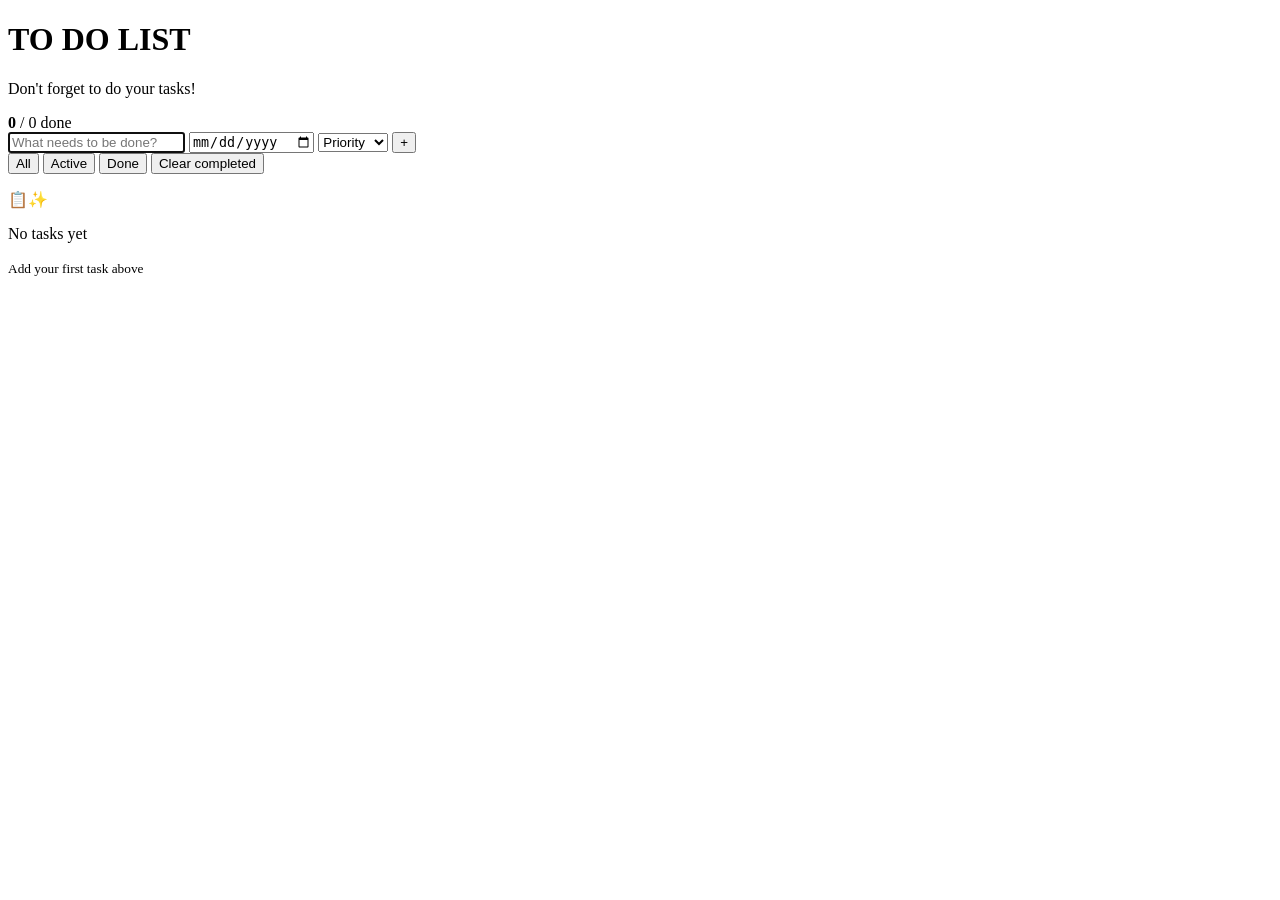
==== index.html @ e504d4e8 "Basic layout my TO DO LIST" ====
<!DOCTYPE html>
<html lang="en">
<head>
  <meta charset="UTF-8" />
  <meta name="viewport" content="width=device-width, initial-scale=1.0"/>
  <meta name="description" content="Simple modern to-do list"/>
  <title>TO DO LIST</title>
  <link rel="stylesheet" href="./styles.css">
</head>
<body>

  <div class="container">
    <header class="header">
      <div class="title-area">
        <h1>TO DO LIST</h1>
        <p class="tagline">Don't forget to do your tasks!</p>
      </div>

      <div class="stats">
        <div class="progress-container">
          <div id="progressBar" class="progress-bar">
            <div id="progress" class="progress-fill" style="width: 0%;"></div>
          </div>
        </div>
        <div class="counter">
          <strong id="numbers">0</strong> / <span id="total">0</span>
          <span class="done-text">done</span>
        </div>
      </div>
    </header>
    <form id="taskForm" class="add-task-form">
      <div class="input-row">
        <input
          type="text"
          id="taskInput"
          placeholder="What needs to be done?"
          autocomplete="off"
          autofocus
          required
        >

        <input
          type="date"
          id="dueDate"
          title="Due date (optional)"
        >

        <select id="priority" title="Priority level">
          <option value="" disabled selected>Priority</option>
          <option value="high">High</option>
          <option value="medium">Medium</option>
          <option value="low">Low</option>
        </select>

        <button type="submit" aria-label="Add task">+</button>
      </div>
    </form>

    <div class="filters">
      <button type="button" class="filter-btn active" data-filter="all">All</button>
      <button type="button" class="filter-btn" data-filter="active">Active</button>
      <button type="button" class="filter-btn" data-filter="completed">Done</button>
      <button type="button" class="clear-completed" data-action="clear">Clear completed</button>
    </div>
    <ul class="task-list" id="taskList"></ul>
    <div class="empty-state" id="emptyState">
      <div class="empty-emoji">📋✨</div>
      <p>No tasks yet</p>
      <small>Add your first task above</small>
    </div>

  </div>

  <script src="./app.js" defer></script>
</body>
</html>
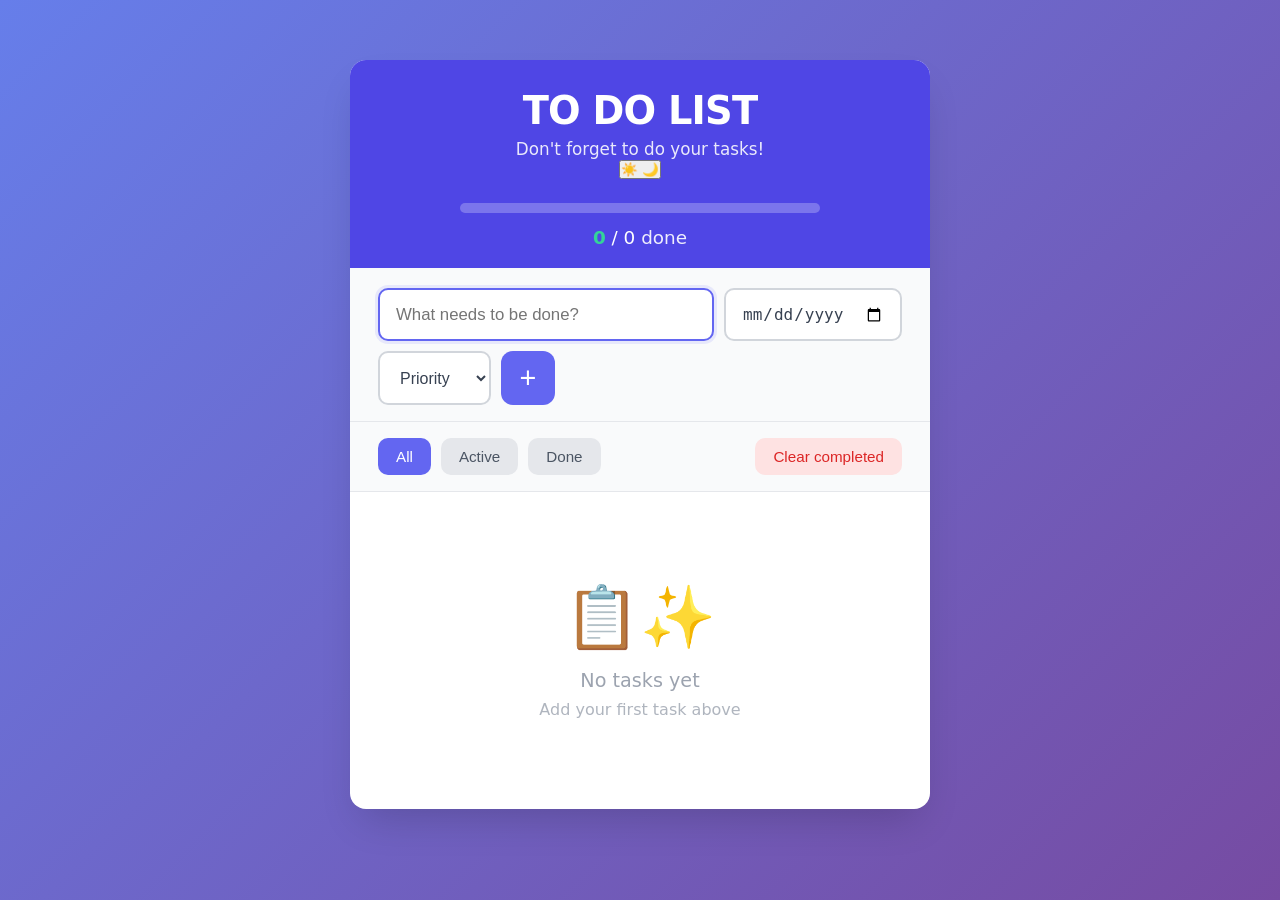
==== commit 7a801e72: "style" ====
--- a/index.html
+++ b/index.html
@@ -10,10 +10,18 @@
 <body>
 
   <div class="container">
+    
     <header class="header">
       <div class="title-area">
         <h1>TO DO LIST</h1>
         <p class="tagline">Don't forget to do your tasks!</p>
+      </div>
+
+      <div class="header-right">
+        <button type="button" id="themeToggle" class="theme-toggle" aria-label="Toggle dark/light mode">
+          <span class="icon-sun">☀️</span>
+          <span class="icon-moon">🌙</span>
+        </button>
       </div>
 
       <div class="stats">
@@ -28,6 +36,7 @@
         </div>
       </div>
     </header>
+
     <form id="taskForm" class="add-task-form">
       <div class="input-row">
         <input
@@ -62,7 +71,9 @@
       <button type="button" class="filter-btn" data-filter="completed">Done</button>
       <button type="button" class="clear-completed" data-action="clear">Clear completed</button>
     </div>
+
     <ul class="task-list" id="taskList"></ul>
+
     <div class="empty-state" id="emptyState">
       <div class="empty-emoji">📋✨</div>
       <p>No tasks yet</p>
--- a/styles.css
+++ b/styles.css
@@ -0,0 +1,309 @@
+* {
+  margin: 0;
+  padding: 0;
+  box-sizing: border-box;
+}
+
+body {
+  font-family: system-ui, -apple-system, BlinkMacSystemFont, 'Segoe UI', Roboto, sans-serif;
+  background: linear-gradient(135deg, #667eea 0%, #764ba2 100%);
+  min-height: 100vh;
+  padding: 20px 12px;
+  color: #1f2937;
+}
+
+.container {
+  max-width: 580px;
+  margin: 40px auto;
+  background: white;
+  border-radius: 16px;
+  overflow: hidden;
+  box-shadow: 0 20px 40px -12px rgba(0, 0, 0, 0.18);
+}
+
+.header {
+  background: #4f46e5;
+  color: white;
+  padding: 28px 32px 20px;
+  text-align: center;
+}
+
+.title-area h1 {
+  font-size: 2.4rem;
+  font-weight: 700;
+  letter-spacing: -0.8px;
+  margin-bottom: 6px;
+}
+
+.tagline {
+  font-size: 1.05rem;
+  opacity: 0.88;
+  font-weight: 400;
+}
+
+.stats {
+  margin-top: 24px;
+  display: flex;
+  flex-direction: column;
+  gap: 14px;
+  align-items: center;
+}
+
+.progress-container {
+  width: 100%;
+  max-width: 360px;
+}
+
+.progress-bar {
+  height: 10px;
+  background: rgba(255, 255, 255, 0.25);
+  border-radius: 999px;
+  overflow: hidden;
+}
+
+.progress-fill {
+  height: 100%;
+  background: #34d399;
+  width: 0%;
+  border-radius: 999px;
+  transition: width 0.4s ease;
+}
+
+.counter {
+  font-size: 1.15rem;
+  font-weight: 500;
+}
+
+.counter strong {
+  color: #34d399;
+}
+
+.done-text {
+  color: rgba(255, 255, 255, 0.9);
+  font-weight: 400;
+}
+
+.add-task-form {
+  padding: 20px 28px 16px;
+  background: #f9fafb;
+  border-bottom: 1px solid #e5e7eb;
+}
+
+.input-row {
+  display: flex;
+  gap: 10px;
+  flex-wrap: wrap;
+}
+
+#taskInput {
+  flex: 1 1 260px;
+  min-width: 0;
+  padding: 14px 16px;
+  font-size: 1.05rem;
+  border: 2px solid #d1d5db;
+  border-radius: 10px;
+  transition: all 0.2s;
+}
+
+#taskInput:focus {
+  outline: none;
+  border-color: #6366f1;
+  box-shadow: 0 0 0 3px rgba(99, 102, 241, 0.12);
+}
+
+#dueDate,
+#priority {
+  padding: 14px 16px;
+  font-size: 1rem;
+  border: 2px solid #d1d5db;
+  border-radius: 10px;
+  background: white;
+  color: #374151;
+}
+
+#dueDate:focus,
+#priority:focus {
+  outline: none;
+  border-color: #6366f1;
+}
+
+button[type="submit"] {
+  width: 54px;
+  height: 54px;
+  font-size: 1.8rem;
+  line-height: 1;
+  background: #6366f1;
+  color: white;
+  border: none;
+  border-radius: 12px;
+  cursor: pointer;
+  transition: all 0.2s;
+}
+
+button[type="submit"]:hover {
+  background: #4f46e5;
+  transform: translateY(-1px);
+}
+
+.filters {
+  display: flex;
+  flex-wrap: wrap;
+  gap: 10px;
+  padding: 16px 28px;
+  background: #f9fafb;
+  border-bottom: 1px solid #e5e7eb;
+}
+
+.filter-btn,
+.clear-completed {
+  padding: 10px 18px;
+  font-size: 0.95rem;
+  font-weight: 500;
+  border: none;
+  border-radius: 10px;
+  cursor: pointer;
+  background: #e5e7eb;
+  color: #4b5563;
+  transition: all 0.18s;
+}
+
+.filter-btn.active {
+  background: #6366f1;
+  color: white;
+}
+
+.filter-btn:hover:not(.active),
+.clear-completed:hover {
+  background: #d1d5db;
+}
+
+.clear-completed {
+  margin-left: auto;
+  background: #fee2e2;
+  color: #dc2626;
+}
+
+.clear-completed:hover {
+  background: #fecaca;
+}
+
+.task-list {
+  list-style: none;
+}
+
+.task-item {
+  display: flex;
+  align-items: center;
+  gap: 14px;
+  padding: 16px 28px;
+  border-bottom: 1px solid #f1f1f1;
+  transition: background 0.15s;
+}
+
+.task-item:last-child {
+  border-bottom: none;
+}
+
+.task-item:hover {
+  background: #f8fafc;
+}
+
+.task-item.completed .task-text {
+  text-decoration: line-through;
+  color: #9ca3af;
+  opacity: 0.85;
+}
+
+.checkbox {
+  width: 22px;
+  height: 22px;
+  accent-color: #10b981;
+  cursor: pointer;
+}
+
+.task-text {
+  flex: 1;
+  font-size: 1.08rem;
+  line-height: 1.45;
+}
+
+.due-date {
+  font-size: 0.9rem;
+  color: #6b7280;
+  min-width: 100px;
+  text-align: right;
+}
+
+.priority-tag {
+  font-size: 0.82rem;
+  font-weight: 600;
+  padding: 4px 10px;
+  border-radius: 6px;
+  white-space: nowrap;
+}
+
+.priority-high    { background: #fee2e2; color: #dc2626; }
+.priority-medium  { background: #fef3c7; color: #d97706; }
+.priority-low     { background: #d1fae5; color: #059669; }
+
+.delete-btn {
+  background: none;
+  border: none;
+  color: #9ca3af;
+  font-size: 1.4rem;
+  cursor: pointer;
+  padding: 4px 8px;
+  border-radius: 6px;
+  transition: all 0.2s;
+}
+
+.delete-btn:hover {
+  color: #ef4444;
+  background: #fee2e2;
+}
+
+.empty-state {
+  padding: 90px 30px;
+  text-align: center;
+  color: #9ca3af;
+}
+
+.empty-emoji {
+  font-size: 3.8rem;
+  margin-bottom: 16px;
+}
+
+.empty-state p {
+  font-size: 1.2rem;
+  margin-bottom: 8px;
+}
+
+.empty-state small {
+  font-size: 1rem;
+  opacity: 0.8;
+}
+
+@media (max-width: 520px) {
+  .container {
+    margin: 20px 8px;
+  }
+  
+  .input-row {
+    flex-direction: column;
+  }
+  
+  button[type="submit"] {
+    width: 100%;
+    height: 52px;
+    font-size: 1.6rem;
+  }
+  
+  .filters {
+    flex-direction: column;
+    gap: 8px;
+  }
+  
+  .clear-completed {
+    margin-left: 0;
+  }
+}
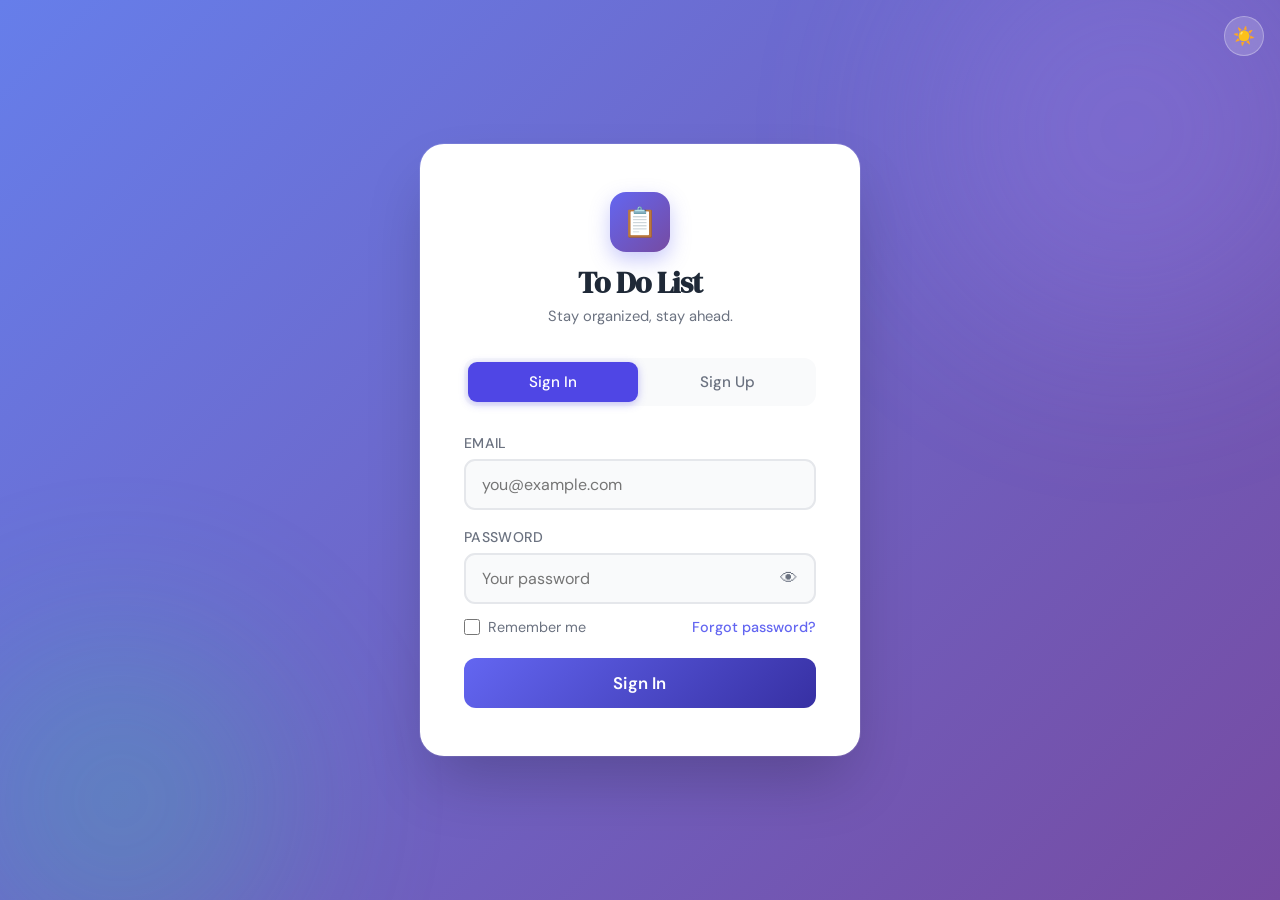
==== commit 7859eba7: "html part complete" ====
--- a/index.html
+++ b/index.html
@@ -3,85 +3,752 @@
 <head>
   <meta charset="UTF-8" />
   <meta name="viewport" content="width=device-width, initial-scale=1.0"/>
-  <meta name="description" content="Simple modern to-do list"/>
-  <title>TO DO LIST</title>
+  <meta name="description" content="TaskFlow — Stay in the zone"/>
+  <title>TaskFlow — Stay in the zone</title>
+  <link rel="preconnect" href="https://fonts.googleapis.com">
+  <link rel="preconnect" href="https://fonts.gstatic.com" crossorigin>
+  <link href="https://fonts.googleapis.com/css2?family=Syne:wght@400;600;700;800&family=DM+Sans:ital,opsz,wght@0,9..40,300;0,9..40,400;0,9..40,500;1,9..40,300&display=swap" rel="stylesheet">
   <link rel="stylesheet" href="./styles.css">
+  <style>
+    /* ═══════════════════════════════════
+       HERO SECTION
+    ═══════════════════════════════════ */
+    .hero {
+      position: relative;
+      min-height: 100vh;
+      display: flex;
+      flex-direction: column;
+      align-items: center;
+      justify-content: center;
+      padding: 40px 24px 100px;
+      overflow: hidden;
+      background: #080812;
+    }
+
+    /* Mesh blobs */
+    .hero-blob {
+      position: absolute;
+      border-radius: 50%;
+      filter: blur(80px);
+      pointer-events: none;
+      z-index: 0;
+    }
+    .hero-blob-1 {
+      width: 600px; height: 600px;
+      background: radial-gradient(circle, rgba(99,102,241,0.35) 0%, transparent 65%);
+      top: -180px; left: -120px;
+      animation: blobDrift1 12s ease-in-out infinite;
+    }
+    .hero-blob-2 {
+      width: 500px; height: 500px;
+      background: radial-gradient(circle, rgba(139,92,246,0.28) 0%, transparent 65%);
+      bottom: -160px; right: -80px;
+      animation: blobDrift2 15s ease-in-out infinite;
+    }
+    .hero-blob-3 {
+      width: 350px; height: 350px;
+      background: radial-gradient(circle, rgba(244,114,182,0.18) 0%, transparent 65%);
+      top: 50%; left: 50%;
+      transform: translate(-50%,-50%);
+      animation: blobDrift3 9s ease-in-out infinite;
+    }
+    @keyframes blobDrift1 { 0%,100%{transform:translate(0,0) scale(1);} 50%{transform:translate(60px,50px) scale(1.1);} }
+    @keyframes blobDrift2 { 0%,100%{transform:translate(0,0) scale(1);} 50%{transform:translate(-40px,-40px) scale(1.08);} }
+    @keyframes blobDrift3 { 0%,100%{transform:translate(-50%,-50%) scale(1);} 50%{transform:translate(-50%,-50%) scale(1.15);} }
+
+    /* Fine grid */
+    .hero-grid {
+      position: absolute;
+      inset: 0;
+      z-index: 0;
+      background-image:
+        linear-gradient(rgba(148,163,184,0.05) 1px, transparent 1px),
+        linear-gradient(90deg, rgba(148,163,184,0.05) 1px, transparent 1px);
+      background-size: 52px 52px;
+    }
+
+    /* Floating particles */
+    .hero-particles { position:absolute;inset:0;z-index:0;pointer-events:none; }
+    .particle {
+      position:absolute;border-radius:50%;
+      animation: particlePulse var(--d,4s) ease-in-out infinite;
+    }
+    .p1{width:8px;height:8px;background:#818cf8;opacity:0.6;top:15%;left:10%;--d:3.4s;}
+    .p2{width:5px;height:5px;background:#34d399;opacity:0.7;top:25%;right:14%;--d:4.1s;}
+    .p3{width:7px;height:7px;background:#f472b6;opacity:0.5;top:65%;left:7%;--d:5.2s;}
+    .p4{width:4px;height:4px;background:#fbbf24;opacity:0.8;bottom:28%;right:10%;--d:3.9s;}
+    .p5{width:6px;height:6px;background:#60a5fa;opacity:0.6;top:42%;left:88%;--d:4.6s;}
+    .p6{width:9px;height:9px;background:#a78bfa;opacity:0.4;bottom:40%;left:20%;--d:6s;}
+    .p7{width:4px;height:4px;background:#fb923c;opacity:0.7;top:75%;right:25%;--d:3.2s;}
+    @keyframes particlePulse {
+      0%,100%{opacity:0.3;transform:scale(1) translateY(0);}
+      50%{opacity:1;transform:scale(1.8) translateY(-8px);}
+    }
+
+    /* Content */
+    .hero-content {
+      position:relative;
+      z-index:1;
+      text-align:center;
+      max-width:720px;
+      width:100%;
+    }
+
+    .hero-badge {
+      display:inline-flex;
+      align-items:center;
+      gap:9px;
+      background:rgba(99,102,241,0.12);
+      border:1px solid rgba(99,102,241,0.28);
+      border-radius:999px;
+      padding:7px 18px;
+      font-family:'DM Sans',sans-serif;
+      font-size:0.78rem;
+      font-weight:500;
+      color:#a5b4fc;
+      letter-spacing:0.08em;
+      text-transform:uppercase;
+      margin-bottom:36px;
+      animation:heroFadeUp 0.8s ease both;
+    }
+    .badge-dot {
+      width:8px;height:8px;
+      background:#10b981;
+      border-radius:50%;
+      box-shadow:0 0 8px rgba(16,185,129,0.8);
+      animation:dotGlow 2s ease-in-out infinite;
+    }
+    @keyframes dotGlow { 0%,100%{box-shadow:0 0 6px rgba(16,185,129,0.6);} 50%{box-shadow:0 0 14px rgba(16,185,129,1);} }
+
+    .hero-title {
+      font-family:'Syne',sans-serif;
+      font-size:clamp(2.8rem,8vw,5.8rem);
+      font-weight:800;
+      line-height:1.04;
+      letter-spacing:-2.5px;
+      color:#f8fafc;
+      margin-bottom:28px;
+      animation:heroFadeUp 0.8s 0.12s ease both;
+    }
+    .hero-title .grad {
+      background:linear-gradient(135deg, #818cf8 0%, #c084fc 40%, #f472b6 80%);
+      -webkit-background-clip:text;
+      -webkit-text-fill-color:transparent;
+      background-clip:text;
+    }
+    .hero-title .underline-wrap {
+      position:relative;
+      display:inline-block;
+    }
+    .hero-title .underline-wrap::after {
+      content:'';
+      position:absolute;
+      left:0;bottom:-6px;right:0;
+      height:3px;
+      background:linear-gradient(90deg, #6366f1, #c084fc, #f472b6);
+      border-radius:999px;
+      animation:lineGrow 1s 0.8s ease both;
+      transform-origin:left;
+    }
+    @keyframes lineGrow { from{transform:scaleX(0);} to{transform:scaleX(1);} }
+
+    .hero-desc {
+      font-family:'DM Sans',sans-serif;
+      font-size:clamp(1rem,2.4vw,1.18rem);
+      font-weight:300;
+      color:#94a3b8;
+      line-height:1.75;
+      max-width:520px;
+      margin:0 auto 44px;
+      animation:heroFadeUp 0.8s 0.22s ease both;
+    }
+    .hero-desc strong { color:#cbd5e1; font-weight:500; }
+
+    /* Feature pills */
+    .hero-pills {
+      display:flex;
+      flex-wrap:wrap;
+      gap:10px;
+      justify-content:center;
+      margin-bottom:48px;
+      animation:heroFadeUp 0.8s 0.32s ease both;
+    }
+    .hpill {
+      display:inline-flex;
+      align-items:center;
+      gap:7px;
+      padding:9px 18px;
+      background:rgba(255,255,255,0.04);
+      border:1px solid rgba(255,255,255,0.08);
+      border-radius:999px;
+      font-family:'DM Sans',sans-serif;
+      font-size:0.87rem;
+      color:#94a3b8;
+      transition:all 0.22s;
+      cursor:default;
+    }
+    .hpill:hover {
+      background:rgba(99,102,241,0.14);
+      border-color:rgba(99,102,241,0.35);
+      color:#c7d2fe;
+      transform:translateY(-2px);
+    }
+
+    /* CTA */
+    .hero-cta {
+      display:flex;
+      flex-wrap:wrap;
+      gap:14px;
+      justify-content:center;
+      margin-bottom:64px;
+      animation:heroFadeUp 0.8s 0.42s ease both;
+    }
+    .cta-main {
+      display:inline-flex;
+      align-items:center;
+      gap:10px;
+      background:linear-gradient(135deg,#6366f1 0%,#8b5cf6 100%);
+      color:#fff;
+      font-family:'Syne',sans-serif;
+      font-size:1rem;
+      font-weight:700;
+      padding:15px 32px;
+      border-radius:14px;
+      border:none;
+      cursor:pointer;
+      text-decoration:none;
+      box-shadow:0 8px 32px rgba(99,102,241,0.5), inset 0 1px 0 rgba(255,255,255,0.2);
+      transition:all 0.24s;
+      letter-spacing:0.01em;
+      position:relative;
+      overflow:hidden;
+    }
+    .cta-main::before {
+      content:'';
+      position:absolute;inset:0;
+      background:linear-gradient(135deg,rgba(255,255,255,0.15),transparent);
+      opacity:0;
+      transition:opacity 0.24s;
+    }
+    .cta-main:hover { transform:translateY(-3px); box-shadow:0 16px 48px rgba(99,102,241,0.65); }
+    .cta-main:hover::before { opacity:1; }
+
+    .cta-ghost {
+      display:inline-flex;
+      align-items:center;
+      gap:8px;
+      background:transparent;
+      color:#64748b;
+      font-family:'DM Sans',sans-serif;
+      font-size:0.95rem;
+      font-weight:500;
+      padding:15px 28px;
+      border-radius:14px;
+      border:1px solid rgba(255,255,255,0.1);
+      cursor:pointer;
+      text-decoration:none;
+      transition:all 0.22s;
+    }
+    .cta-ghost:hover {
+      background:rgba(255,255,255,0.06);
+      color:#94a3b8;
+      border-color:rgba(255,255,255,0.18);
+      transform:translateY(-2px);
+    }
+
+    /* Stats row */
+    .hero-stats {
+      display:flex;
+      align-items:center;
+      gap:0;
+      background:rgba(255,255,255,0.03);
+      border:1px solid rgba(255,255,255,0.07);
+      border-radius:20px;
+      padding:20px 0;
+      animation:heroFadeUp 0.8s 0.52s ease both;
+      backdrop-filter:blur(10px);
+    }
+    .hstat {
+      flex:1;
+      text-align:center;
+      padding:0 24px;
+    }
+    .hstat + .hstat {
+      border-left:1px solid rgba(255,255,255,0.07);
+    }
+    .hstat-num {
+      display:block;
+      font-family:'Syne',sans-serif;
+      font-size:2rem;
+      font-weight:800;
+      color:#f1f5f9;
+      line-height:1;
+      margin-bottom:6px;
+    }
+    .hstat-label {
+      display:block;
+      font-family:'DM Sans',sans-serif;
+      font-size:0.75rem;
+      color:#475569;
+      letter-spacing:0.08em;
+      text-transform:uppercase;
+    }
+
+    /* Scroll cue */
+    .hero-scroll-cue {
+      position:absolute;
+      bottom:36px; left:50%;
+      transform:translateX(-50%);
+      display:flex;
+      flex-direction:column;
+      align-items:center;
+      gap:8px;
+      z-index:1;
+      animation:heroFadeUp 0.8s 0.7s ease both;
+    }
+    .scroll-label {
+      font-family:'DM Sans',sans-serif;
+      font-size:0.7rem;
+      letter-spacing:0.12em;
+      text-transform:uppercase;
+      color:#334155;
+    }
+    .scroll-ring {
+      width:34px;height:34px;
+      border:1px solid #1e293b;
+      border-radius:50%;
+      display:flex;
+      align-items:center;
+      justify-content:center;
+      color:#475569;
+      font-size:0.9rem;
+      animation:scrollBounce 2s ease-in-out infinite;
+    }
+    @keyframes scrollBounce { 0%,100%{transform:translateY(0);} 50%{transform:translateY(6px);} }
+
+    @keyframes heroFadeUp {
+      from{opacity:0;transform:translateY(28px);}
+      to{opacity:1;transform:translateY(0);}
+    }
+
+    /* App section wrapper */
+    .app-section {
+      background:#f1f5f9;
+      padding:72px 16px;
+    }
+    .dark .app-section { background:#0f172a; }
+
+    /* Override fonts globally */
+    body { font-family:'DM Sans',system-ui,sans-serif; }
+    .header h1, .filter-btn, button[type="submit"] { font-family:'Syne',sans-serif; }
+
+    /* Responsive */
+    @media(max-width:600px) {
+      .hero-stats { flex-direction:column; gap:0; padding:16px 0; }
+      .hstat { padding:14px 20px; border-left:none!important; border-top:1px solid rgba(255,255,255,0.07); }
+      .hstat:first-child { border-top:none; }
+      .hero-title { letter-spacing:-1px; }
+      .hero-cta { flex-direction:column; align-items:center; }
+      .cta-main,.cta-ghost { width:100%; justify-content:center; }
+    }
+
+    /* USER BAR */
+    .user-bar {
+      display:flex;align-items:center;justify-content:space-between;
+      background:rgba(255,255,255,0.12);border-radius:10px;
+      padding:8px 14px;margin-top:16px;font-size:0.9rem;
+    }
+    .user-info {display:flex;align-items:center;gap:8px;text-decoration:none;color:inherit;}
+    .user-avatar {
+      width:32px;height:32px;background:rgba(255,255,255,0.25);border-radius:50%;
+      display:flex;align-items:center;justify-content:center;font-size:1.1rem;
+      border:2px solid rgba(255,255,255,0.35);transition:transform 0.2s;flex-shrink:0;
+    }
+    .user-info:hover .user-avatar{transform:scale(1.1);}
+    .user-name{font-weight:500;opacity:0.95;color:white;}
+    .user-name small{display:block;font-size:0.75rem;opacity:0.7;font-weight:400;}
+    .user-actions{display:flex;gap:8px;align-items:center;}
+    .profile-btn {
+      background:rgba(255,255,255,0.18);border:1px solid rgba(255,255,255,0.28);
+      color:white;font-size:0.82rem;font-weight:600;padding:5px 12px;border-radius:7px;
+      cursor:pointer;text-decoration:none;transition:background 0.2s;
+      display:inline-flex;align-items:center;gap:5px;
+    }
+    .profile-btn:hover{background:rgba(255,255,255,0.3);}
+    .logout-btn {
+      background:rgba(255,255,255,0.1);border:1px solid rgba(255,255,255,0.2);
+      color:rgba(255,255,255,0.8);font-size:0.82rem;font-weight:500;
+      padding:5px 10px;border-radius:7px;cursor:pointer;transition:background 0.2s;
+    }
+    .logout-btn:hover{background:rgba(255,0,0,0.25);color:white;}
+    .header-right{display:flex;justify-content:flex-end;margin-bottom:4px;}
+
+    /* CHATBOT */
+    #tc-fab {
+      position:fixed;bottom:28px;right:28px;width:60px;height:60px;border-radius:50%;
+      background:linear-gradient(135deg,#6366f1,#8b5cf6);color:#fff;border:none;
+      font-size:1.6rem;cursor:pointer;box-shadow:0 6px 24px rgba(99,102,241,0.5);
+      display:flex;align-items:center;justify-content:center;z-index:99998;
+      transition:transform 0.22s,box-shadow 0.22s;
+    }
+    #tc-fab:hover{transform:scale(1.1) translateY(-2px);box-shadow:0 10px 30px rgba(99,102,241,0.6);}
+    #tc-fab .tc-badge {
+      position:absolute;top:-4px;right:-4px;background:#10b981;color:#fff;
+      font-size:0.58rem;font-weight:700;padding:2px 5px;border-radius:999px;
+    }
+    #tc-panel {
+      position:fixed;bottom:102px;right:28px;width:355px;max-height:530px;background:#fff;
+      border-radius:18px;box-shadow:0 24px 60px rgba(0,0,0,0.2);display:flex;flex-direction:column;
+      z-index:99999;opacity:0;transform:translateY(16px) scale(0.96);pointer-events:none;
+      transition:opacity 0.25s,transform 0.25s;overflow:hidden;border:1px solid rgba(99,102,241,0.15);
+    }
+    .dark #tc-panel{background:#1e2937;border-color:rgba(99,102,241,0.3);}
+    #tc-panel.open{opacity:1;transform:translateY(0) scale(1);pointer-events:all;}
+    #tc-header {
+      background:linear-gradient(135deg,#6366f1,#8b5cf6);color:#fff;padding:13px 16px;
+      display:flex;align-items:center;gap:10px;flex-shrink:0;
+    }
+    .tc-hav {
+      width:36px;height:36px;border-radius:50%;background:rgba(255,255,255,0.2);
+      display:flex;align-items:center;justify-content:center;font-size:1.15rem;flex-shrink:0;
+    }
+    .tc-hinfo{flex:1;line-height:1.3;}
+    .tc-hinfo strong{font-size:0.93rem;display:block;}
+    .tc-hinfo span{font-size:0.74rem;opacity:0.82;}
+    #tc-close {
+      background:rgba(255,255,255,0.15);border:none;color:#fff;border-radius:8px;
+      width:28px;height:28px;font-size:1rem;cursor:pointer;
+      display:flex;align-items:center;justify-content:center;
+    }
+    #tc-close:hover{background:rgba(255,255,255,0.3);}
+    #tc-msgs {
+      flex:1;overflow-y:auto;padding:14px 13px;display:flex;
+      flex-direction:column;gap:10px;scroll-behavior:smooth;
+    }
+    #tc-msgs::-webkit-scrollbar{width:4px;}
+    #tc-msgs::-webkit-scrollbar-thumb{background:#d1d5db;border-radius:4px;}
+    .tc-bbl{display:flex;gap:8px;max-width:90%;animation:tcpop 0.2s ease;}
+    @keyframes tcpop{from{opacity:0;transform:translateY(6px);}to{opacity:1;transform:translateY(0);}}
+    .tc-bbl.user{align-self:flex-end;flex-direction:row-reverse;}
+    .tc-bbl.bot{align-self:flex-start;}
+    .tc-av {
+      width:27px;height:27px;border-radius:50%;background:linear-gradient(135deg,#6366f1,#8b5cf6);
+      color:#fff;font-size:0.82rem;display:flex;align-items:center;justify-content:center;
+      flex-shrink:0;margin-top:2px;
+    }
+    .tc-txt{padding:9px 12px;border-radius:14px;font-size:0.87rem;line-height:1.55;}
+    .tc-bbl.user .tc-txt{background:#6366f1;color:#fff;border-bottom-right-radius:4px;}
+    .tc-bbl.bot .tc-txt{background:#f3f4f6;color:#1f2937;border-bottom-left-radius:4px;}
+    .dark .tc-bbl.bot .tc-txt{background:#334155;color:#e2e8f0;}
+    #tc-chips{display:flex;flex-wrap:wrap;gap:6px;padding:0 13px 10px;flex-shrink:0;}
+    .tc-chip {
+      font-size:0.77rem;padding:5px 11px;background:#ede9fe;color:#6d28d9;
+      border:1px solid #ddd6fe;border-radius:999px;cursor:pointer;white-space:nowrap;
+      transition:background 0.18s,transform 0.15s;
+    }
+    .dark .tc-chip{background:#312e81;color:#c4b5fd;border-color:#4c1d95;}
+    .tc-chip:hover{background:#c4b5fd;transform:translateY(-1px);}
+    .tc-dots{display:flex;gap:4px;align-items:center;padding:2px 0;}
+    .tc-dots span {
+      width:6px;height:6px;border-radius:50%;background:#9ca3af;display:inline-block;
+      animation:tcdot 1.2s ease-in-out infinite;
+    }
+    .tc-dots span:nth-child(2){animation-delay:0.2s;}
+    .tc-dots span:nth-child(3){animation-delay:0.4s;}
+    @keyframes tcdot{0%,60%,100%{transform:translateY(0);opacity:0.5;}30%{transform:translateY(-5px);opacity:1;}}
+    #tc-bar {
+      padding:11px 13px;border-top:1px solid #e5e7eb;display:flex;gap:8px;
+      align-items:center;flex-shrink:0;background:#fff;
+    }
+    .dark #tc-bar{border-top-color:#334155;background:#1e2937;}
+    #tc-input {
+      flex:1;border:1.5px solid #d1d5db;border-radius:10px;padding:9px 12px;
+      font-size:0.87rem;outline:none;background:#fff;color:#1f2937;transition:border-color 0.18s;
+    }
+    .dark #tc-input{background:#334155;border-color:#475569;color:#e2e8f0;}
+    #tc-input:focus{border-color:#6366f1;}
+    #tc-send {
+      width:37px;height:37px;background:#6366f1;color:#fff;border:none;
+      border-radius:10px;font-size:1rem;cursor:pointer;display:flex;
+      align-items:center;justify-content:center;flex-shrink:0;transition:background 0.18s,transform 0.15s;
+    }
+    #tc-send:hover{background:#4f46e5;transform:scale(1.05);}
+    @media(max-width:420px){
+      #tc-panel{width:calc(100vw - 20px);right:10px;bottom:88px;}
+      #tc-fab{bottom:18px;right:14px;}
+    }
+  </style>
 </head>
 <body>
 
-  <div class="container">
-    
-    <header class="header">
-      <div class="title-area">
-        <h1>TO DO LIST</h1>
-        <p class="tagline">Don't forget to do your tasks!</p>
+  <!-- ══════════════════════════════
+       HERO
+  ══════════════════════════════ -->
+  <section class="hero" id="hero">
+    <div class="hero-blob hero-blob-1"></div>
+    <div class="hero-blob hero-blob-2"></div>
+    <div class="hero-blob hero-blob-3"></div>
+    <div class="hero-grid"></div>
+    <div class="hero-particles">
+      <div class="particle p1"></div>
+      <div class="particle p2"></div>
+      <div class="particle p3"></div>
+      <div class="particle p4"></div>
+      <div class="particle p5"></div>
+      <div class="particle p6"></div>
+      <div class="particle p7"></div>
+    </div>
+
+    <div class="hero-content">
+      <div class="hero-badge">
+        <span class="badge-dot"></span>
+        Productivity, reimagined
       </div>
 
-      <div class="header-right">
-        <button type="button" id="themeToggle" class="theme-toggle" aria-label="Toggle dark/light mode">
-          <span class="icon-sun">☀️</span>
-          <span class="icon-moon">🌙</span>
-        </button>
+      <h1 class="hero-title">
+        Get things done.<br>
+        Stay <span class="underline-wrap"><span class="grad">in the zone.</span></span>
+      </h1>
+
+      <p class="hero-desc">
+        TaskFlow helps you <strong>capture</strong>, <strong>prioritize</strong>, and actually
+        <strong>finish</strong> what you start — with a smart AI assistant right at your fingertips.
+      </p>
+
+      <div class="hero-pills">
+        <span class="hpill">🎯 Priority levels</span>
+        <span class="hpill">📅 Due dates</span>
+        <span class="hpill">🤖 AI assistant</span>
+        <span class="hpill">🌙 Dark mode</span>
+        <span class="hpill">☁️ Local storage</span>
       </div>
 
-      <div class="stats">
-        <div class="progress-container">
-          <div id="progressBar" class="progress-bar">
-            <div id="progress" class="progress-fill" style="width: 0%;"></div>
+      <div class="hero-cta">
+        <a href="#app" class="cta-main" onclick="smoothScroll()">
+          ✦ &nbsp;Start Tasking
+        </a>
+        <a href="#app" class="cta-ghost" onclick="smoothScroll()">
+          See how it works ↓
+        </a>
+      </div>
+
+      <!-- <div class="hero-stats">
+        <div class="hstat">
+          <span class="hstat-num" id="heroTotal">0</span>
+          <span class="hstat-label">Total Tasks</span>
+        </div>
+        <div class="hstat">
+          <span class="hstat-num" id="heroDone">0</span>
+          <span class="hstat-label">Completed</span>
+        </div>
+        <div class="hstat">
+          <span class="hstat-num" id="heroRate">0%</span>
+          <span class="hstat-label">Done Rate</span>
+        </div>
+      </div>
+    </div> -->
+
+    <div class="hero-scroll-cue">
+      <span class="scroll-label">Scroll</span>
+      <div class="scroll-ring">↓</div>
+    </div>
+  </section>
+
+  <!-- ══════════════════════════════
+       APP
+  ══════════════════════════════ -->
+  <div class="app-section" id="app">
+    <div class="container">
+      <header class="header">
+        <div class="header-right">
+          <button type="button" id="themeToggle" class="theme-toggle" aria-label="Toggle dark/light mode">
+            <span class="icon-sun">☀️</span>
+            <span class="icon-moon">🌙</span>
+          </button>
+        </div>
+        <div class="title-area">
+          <h1>TaskFlow</h1>
+          <p class="tagline">Stay in the zone ✦</p>
+        </div>
+        <div class="user-bar" id="userBar">
+          <a href="profile.html" class="user-info" title="View profile">
+            <div class="user-avatar" id="userAvatar">😊</div>
+            <div>
+              <span class="user-name" id="userName">—</span>
+              <small>View profile →</small>
+            </div>
+          </a>
+          <div class="user-actions">
+            <a href="profile.html" class="profile-btn">👤 Profile</a>
+            <button class="logout-btn" onclick="signOut()">Sign Out</button>
           </div>
         </div>
-        <div class="counter">
-          <strong id="numbers">0</strong> / <span id="total">0</span>
-          <span class="done-text">done</span>
+        <div class="stats">
+          <div class="progress-container">
+            <div id="progressBar" class="progress-bar">
+              <div id="progress" class="progress-fill" style="width: 0%;"></div>
+            </div>
+          </div>
+          <div class="counter">
+            <strong id="numbers">0</strong> / <span id="total">0</span>
+            <span class="done-text">done</span>
+          </div>
         </div>
+      </header>
+
+      <form id="taskForm" class="add-task-form">
+        <div class="input-row">
+          <input type="text" id="taskInput" placeholder="What needs to be done?" autocomplete="off" required>
+          <input type="date" id="dueDate" title="Due date (optional)">
+          <select id="priority" title="Priority level">
+            <option value="" disabled selected>Priority</option>
+            <option value="high">High</option>
+            <option value="medium">Medium</option>
+            <option value="low">Low</option>
+          </select>
+          <button type="submit" aria-label="Add task">+</button>
+        </div>
+      </form>
+
+      <div class="filters">
+        <button type="button" class="filter-btn active" data-filter="all">All</button>
+        <button type="button" class="filter-btn" data-filter="active">Active</button>
+        <button type="button" class="filter-btn" data-filter="completed">Done</button>
+        <button type="button" class="clear-completed" data-action="clear">Clear completed</button>
       </div>
-    </header>
-
-    <form id="taskForm" class="add-task-form">
-      <div class="input-row">
-        <input
-          type="text"
-          id="taskInput"
-          placeholder="What needs to be done?"
-          autocomplete="off"
-          autofocus
-          required
-        >
-
-        <input
-          type="date"
-          id="dueDate"
-          title="Due date (optional)"
-        >
-
-        <select id="priority" title="Priority level">
-          <option value="" disabled selected>Priority</option>
-          <option value="high">High</option>
-          <option value="medium">Medium</option>
-          <option value="low">Low</option>
-        </select>
-
-        <button type="submit" aria-label="Add task">+</button>
+
+      <ul class="task-list" id="taskList"></ul>
+
+      <div class="empty-state" id="emptyState">
+        <div class="empty-emoji">📋✨</div>
+        <p>No tasks yet</p>
+        <small>Add your first task above</small>
       </div>
-    </form>
-
-    <div class="filters">
-      <button type="button" class="filter-btn active" data-filter="all">All</button>
-      <button type="button" class="filter-btn" data-filter="active">Active</button>
-      <button type="button" class="filter-btn" data-filter="completed">Done</button>
-      <button type="button" class="clear-completed" data-action="clear">Clear completed</button>
     </div>
-
-    <ul class="task-list" id="taskList"></ul>
-
-    <div class="empty-state" id="emptyState">
-      <div class="empty-emoji">📋✨</div>
-      <p>No tasks yet</p>
-      <small>Add your first task above</small>
+  </div>
+
+  <!-- CHATBOT -->
+  <button id="tc-fab" aria-label="Open task assistant">
+    🤖<span class="tc-badge">AI</span>
+  </button>
+  <div id="tc-panel">
+    <div id="tc-header">
+      <div class="tc-hav">✦</div>
+      <div class="tc-hinfo">
+        <strong>Task Assistant</strong>
+        <span>Your smart to-do helper</span>
+      </div>
+      <button id="tc-close">✕</button>
     </div>
-
+    <div id="tc-msgs"></div>
+    <div id="tc-chips"></div>
+    <div id="tc-bar">
+      <input id="tc-input" type="text" placeholder="Ask about your tasks…" autocomplete="off"/>
+      <button id="tc-send">➤</button>
+    </div>
   </div>
+
+  <script>
+    function smoothScroll() {
+      event.preventDefault();
+      document.getElementById('app').scrollIntoView({ behavior: 'smooth' });
+    }
+
+    function loadHeroStats() {
+      try {
+        var s = localStorage.getItem('todo_session');
+        var key = s ? 'tasks_' + JSON.parse(s).email.toLowerCase() : 'tasks';
+        var tasks = JSON.parse(localStorage.getItem(key) || '[]');
+        var total = tasks.length;
+        var done = tasks.filter(function(t){ return t.completed; }).length;
+        var rate = total ? Math.round(done / total * 100) : 0;
+        document.getElementById('heroTotal').textContent = total;
+        document.getElementById('heroDone').textContent = done;
+        document.getElementById('heroRate').textContent = rate + '%';
+      } catch(e) {}
+    }
+
+    // Auth guard
+    (function() {
+      var session = localStorage.getItem('todo_session');
+      if (!session) { window.location.replace('auth.html'); return; }
+      var user = JSON.parse(session);
+      var users = JSON.parse(localStorage.getItem('todo_users') || '[]');
+      var fullUser = users.find(function(u){ return u.email.toLowerCase() === user.email.toLowerCase(); });
+      var avatar = fullUser && fullUser.avatar ? fullUser.avatar : '😊';
+      document.getElementById('userName').textContent = user.name || user.email;
+      document.getElementById('userAvatar').textContent = avatar;
+      loadHeroStats();
+    })();
+
+    function signOut() {
+      if (confirm('Sign out?')) {
+        localStorage.removeItem('todo_session');
+        window.location.href = 'auth.html';
+      }
+    }
+
+    // Chatbot
+    var TC = (function() {
+      var isOpen = false;
+      function getTasks() {
+        try {
+          var s = localStorage.getItem('todo_session');
+          var key = s ? 'tasks_' + JSON.parse(s).email.toLowerCase() : 'tasks';
+          return JSON.parse(localStorage.getItem(key) || '[]');
+        } catch(e) { return []; }
+      }
+      function today() { return new Date().toISOString().split('T')[0]; }
+      function reply(msg) {
+        msg = msg.toLowerCase().trim();
+        var all=getTasks(), active=all.filter(function(t){return !t.completed;}),
+            done=all.filter(function(t){return t.completed;}),
+            high=active.filter(function(t){return t.priority==='high';}),
+            med=active.filter(function(t){return t.priority==='medium';}),
+            low=active.filter(function(t){return t.priority==='low';}),
+            overdue=active.filter(function(t){return t.dueDate&&t.dueDate<today();}),
+            due2day=active.filter(function(t){return t.dueDate&&t.dueDate===today();}),
+            li=function(arr){return arr.map(function(t){return '• '+t.text;}).join('\n');};
+        if(/^(hi|hey|hello|yo|sup)/.test(msg)) return "Hey! 👋 You have **"+active.length+" active task"+(active.length!==1?'s':'')+"** right now. What would you like to know? 😊";
+        if(/how many|count|total|number/.test(msg)) return "📊 Summary:\n• Total: **"+all.length+"**\n• Active: **"+active.length+"**\n• Completed: **"+done.length+"**\n• Overdue: **"+overdue.length+"**";
+        if(/done|complet|finish|progress/.test(msg)){if(!done.length)return "No completed tasks yet. Keep going! 💪";var pct=all.length?Math.round(done.length/all.length*100):0;return "🎉 **"+done.length+" task"+(done.length!==1?'s':'')+"** done — **"+pct+"%** of list!\n"+li(done.slice(0,5))+(done.length>5?'\n…+more':'');}
+        if(/today|due today/.test(msg)){if(!due2day.length)return "✅ Nothing due today! Great time to get ahead.";return "📅 Due today ("+due2day.length+"):\n"+li(due2day);}
+        if(/overdue|late|missed/.test(msg)){if(!overdue.length)return "🎉 No overdue tasks! You're on schedule.";return "⚠️ **"+overdue.length+" overdue**:\n"+li(overdue)+"\n\nTackle these first!";}
+        if(/high|urgent|important/.test(msg)){if(!high.length)return "No high-priority tasks right now. 👌";return "🔴 High priority ("+high.length+"):\n"+li(high);}
+        if(/medium|med/.test(msg)){if(!med.length)return "No medium-priority tasks.";return "🟡 Medium priority ("+med.length+"):\n"+li(med);}
+        if(/\blow\b/.test(msg)){if(!low.length)return "No low-priority tasks. Nice!";return "🟢 Low priority ("+low.length+"):\n"+li(low);}
+        if(/all|list|show|active|pending/.test(msg)){if(!active.length)return "🎉 All done! Nothing left!";return "📋 Active tasks ("+active.length+"):\n"+li(active);}
+        if(/next|what.*do|suggest|focus|start/.test(msg)){if(!active.length)return "All done! 🎉 Enjoy the rest!";var pick=overdue[0]||due2day[0]||high[0]||med[0]||active[0],why=overdue[0]?'(overdue!)':due2day[0]?'(due today)':high[0]?'(high priority)':'';return "👉 Work on:\n**\""+pick.text+"\"** "+why+"\n\n"+(active.length-1)+" other tasks remaining.";}
+        if(/add|create|new task/.test(msg)) return "Type your task in the input box at the top and hit **+**. You can also set a due date and priority! 📝";
+        if(/delete|remove|clear/.test(msg)) return "Click 🗑️ next to any task to delete it, or use **Clear completed** to bulk-remove finished ones.";
+        if(/motivat|stuck|overwhelm|tired/.test(msg)) return active.length>5?"Pick just **3 tasks to focus on today**. Small wins build momentum! 💪":"Only "+active.length+" left — you're almost there! 🚀";
+        if(!all.length) return "Task list is empty! Add your first task at the top. 📋";
+        var f=["I can help with: tasks due today, overdue, priorities, progress, or what to do next. Just ask! 😊","Try: \"What's overdue?\", \"Show high priority\", or \"What should I do next?\" 📋"];
+        return f[Math.floor(Math.random()*f.length)];
+      }
+      function esc(s){return String(s).replace(/&/g,'&amp;').replace(/</g,'&lt;').replace(/>/g,'&gt;');}
+      function fmt(t){return t.replace(/\*\*(.*?)\*\*/g,'<strong>$1</strong>').replace(/\n/g,'<br>');}
+      function addMsg(role,text){var c=document.getElementById('tc-msgs'),d=document.createElement('div');d.className='tc-bbl '+role;d.innerHTML=role==='bot'?'<div class="tc-av">✦</div><div class="tc-txt">'+fmt(text)+'</div>':'<div class="tc-txt">'+esc(text)+'</div>';c.appendChild(d);c.scrollTop=c.scrollHeight;}
+      function showDots(){var c=document.getElementById('tc-msgs'),d=document.createElement('div');d.className='tc-bbl bot';d.id='tc-typing';d.innerHTML='<div class="tc-av">✦</div><div class="tc-txt"><div class="tc-dots"><span></span><span></span><span></span></div></div>';c.appendChild(d);c.scrollTop=c.scrollHeight;}
+      function hideDots(){var e=document.getElementById('tc-typing');if(e)e.remove();}
+      function chips(){var bar=document.getElementById('tc-chips');bar.innerHTML='';['What tasks are due today?','Show high priority tasks','What should I do next?','How many tasks done?'].forEach(function(lbl){var b=document.createElement('button');b.className='tc-chip';b.textContent=lbl;b.addEventListener('click',function(e){e.stopPropagation();bar.innerHTML='';send(lbl);});bar.appendChild(b);});}
+      function send(txt){var inp=document.getElementById('tc-input');txt=(txt||inp.value).trim();if(!txt)return;inp.value='';addMsg('user',txt);showDots();setTimeout(function(){hideDots();addMsg('bot',reply(txt));},500+Math.random()*400);}
+      function open(){isOpen=true;document.getElementById('tc-panel').classList.add('open');if(!document.getElementById('tc-msgs').children.length){var a=getTasks().filter(function(t){return!t.completed;}).length;addMsg('bot',"Hey! 👋 You have **"+a+" active task"+(a!==1?'s':'')+"**. What can I help with?");chips();}setTimeout(function(){document.getElementById('tc-input').focus();},200);}
+      function close(){isOpen=false;document.getElementById('tc-panel').classList.remove('open');}
+      return {init:function(){
+        var fab=document.getElementById('tc-fab'),panel=document.getElementById('tc-panel');
+        panel.addEventListener('click',function(e){e.stopPropagation();});
+        fab.addEventListener('click',function(e){e.stopPropagation();isOpen?close():open();});
+        document.getElementById('tc-close').addEventListener('click',function(e){e.stopPropagation();close();});
+        document.getElementById('tc-send').addEventListener('click',function(e){e.stopPropagation();send();});
+        document.getElementById('tc-input').addEventListener('keydown',function(e){if(e.key==='Enter')send();});
+        document.addEventListener('click',function(){if(isOpen)close();});
+      }};
+    })();
+
+    document.addEventListener('DOMContentLoaded', function(){ TC.init(); });
+  </script>
 
   <script src="./app.js" defer></script>
 </body>
-</html>+</html>
--- a/styles.css
+++ b/styles.css
@@ -10,6 +10,12 @@
   min-height: 100vh;
   padding: 20px 12px;
   color: #1f2937;
+  transition: background 0.4s ease;
+}
+
+/* Dark Mode */
+.dark body {
+  background: linear-gradient(135deg, #1e2937 0%, #334155 100%);
 }
 
 .container {
@@ -19,8 +25,15 @@
   border-radius: 16px;
   overflow: hidden;
   box-shadow: 0 20px 40px -12px rgba(0, 0, 0, 0.18);
-}
-
+  transition: background 0.3s ease, box-shadow 0.3s ease;
+}
+
+.dark .container {
+  background: #1e2937;
+  box-shadow: 0 20px 40px -12px rgba(0, 0, 0, 0.4);
+}
+
+/* Header */
 .header {
   background: #4f46e5;
   color: white;
@@ -41,6 +54,7 @@
   font-weight: 400;
 }
 
+/* Stats / Progress */
 .stats {
   margin-top: 24px;
   display: flex;
@@ -83,10 +97,16 @@
   font-weight: 400;
 }
 
+/* Add task form */
 .add-task-form {
   padding: 20px 28px 16px;
   background: #f9fafb;
   border-bottom: 1px solid #e5e7eb;
+}
+
+.dark .add-task-form {
+  background: #334155;
+  border-bottom: 1px solid #475569;
 }
 
 .input-row {
@@ -103,6 +123,13 @@
   border: 2px solid #d1d5db;
   border-radius: 10px;
   transition: all 0.2s;
+  background: white;
+}
+
+.dark #taskInput {
+  background: #475569;
+  border-color: #64748b;
+  color: #e2e8f0;
 }
 
 #taskInput:focus {
@@ -119,6 +146,13 @@
   border-radius: 10px;
   background: white;
   color: #374151;
+}
+
+.dark #dueDate,
+.dark #priority {
+  background: #475569;
+  border-color: #64748b;
+  color: #e2e8f0;
 }
 
 #dueDate:focus,
@@ -145,6 +179,7 @@
   transform: translateY(-1px);
 }
 
+/* Filters */
 .filters {
   display: flex;
   flex-wrap: wrap;
@@ -152,6 +187,11 @@
   padding: 16px 28px;
   background: #f9fafb;
   border-bottom: 1px solid #e5e7eb;
+}
+
+.dark .filters {
+  background: #334155;
+  border-bottom: 1px solid #475569;
 }
 
 .filter-btn,
@@ -167,6 +207,12 @@
   transition: all 0.18s;
 }
 
+.dark .filter-btn,
+.dark .clear-completed {
+  background: #475569;
+  color: #e2e8f0;
+}
+
 .filter-btn.active {
   background: #6366f1;
   color: white;
@@ -175,6 +221,11 @@
 .filter-btn:hover:not(.active),
 .clear-completed:hover {
   background: #d1d5db;
+}
+
+.dark .filter-btn:hover:not(.active),
+.dark .clear-completed:hover {
+  background: #64748b;
 }
 
 .clear-completed {
@@ -183,10 +234,12 @@
   color: #dc2626;
 }
 
-.clear-completed:hover {
-  background: #fecaca;
-}
-
+.dark .clear-completed {
+  background: #7f1d1d;
+  color: #fca5a5;
+}
+
+/* Task list */
 .task-list {
   list-style: none;
 }
@@ -195,9 +248,13 @@
   display: flex;
   align-items: center;
   gap: 14px;
-  padding: 16px 28px;
+  padding: 18px 28px;
   border-bottom: 1px solid #f1f1f1;
-  transition: background 0.15s;
+  transition: background 0.2s ease;
+}
+
+.dark .task-item {
+  border-bottom: 1px solid #475569;
 }
 
 .task-item:last-child {
@@ -208,53 +265,87 @@
   background: #f8fafc;
 }
 
+.dark .task-item:hover {
+  background: #334155;
+}
+
+/* TASK TEXT COLOR - UPDATED */
+.task-text {
+  flex: 1;
+  font-size: 1.08rem;
+  line-height: 1.5;
+  color: #1f2937;           /* Darker, clearer text */
+  font-weight: 500;
+}
+
+.dark .task-text {
+  color: #e2e8f0;           /* Light color in dark mode */
+}
+
 .task-item.completed .task-text {
   text-decoration: line-through;
-  color: #9ca3af;
-  opacity: 0.85;
-}
-
+  color: #9ca3af;           /* Softer gray when completed */
+  font-weight: 400;
+}
+
+.dark .task-item.completed .task-text {
+  color: #94a3b8;
+}
+
+.task-title {
+  display: block;
+}
+
+.due-date {
+  font-size: 0.9rem;
+  color: #6b7280;
+  display: block;
+  margin-top: 4px;
+}
+
+.dark .due-date {
+  color: #94a3b8;
+}
+
+/* Priority Badge */
+.priority-tag {
+  font-size: 0.82rem;
+  font-weight: 600;
+  padding: 5px 12px;
+  border-radius: 6px;
+  white-space: nowrap;
+  margin-left: auto;
+  flex-shrink: 0;
+}
+
+.priority-high    { background: #fee2e2; color: #dc2626; }
+.priority-medium  { background: #fef3c7; color: #d97706; }
+.priority-low     { background: #d1fae5; color: #059669; }
+
+.dark .priority-high   { background: #7f1d1d; color: #fca5a5; }
+.dark .priority-medium { background: #78350f; color: #fcd34d; }
+.dark .priority-low    { background: #064e3b; color: #6ee7b7; }
+
+/* Checkbox */
 .checkbox {
   width: 22px;
   height: 22px;
   accent-color: #10b981;
   cursor: pointer;
-}
-
-.task-text {
-  flex: 1;
-  font-size: 1.08rem;
-  line-height: 1.45;
-}
-
-.due-date {
-  font-size: 0.9rem;
-  color: #6b7280;
-  min-width: 100px;
-  text-align: right;
-}
-
-.priority-tag {
-  font-size: 0.82rem;
-  font-weight: 600;
-  padding: 4px 10px;
-  border-radius: 6px;
-  white-space: nowrap;
-}
-
-.priority-high    { background: #fee2e2; color: #dc2626; }
-.priority-medium  { background: #fef3c7; color: #d97706; }
-.priority-low     { background: #d1fae5; color: #059669; }
-
+  flex-shrink: 0;
+}
+
+/* Delete Button */
 .delete-btn {
   background: none;
   border: none;
   color: #9ca3af;
-  font-size: 1.4rem;
+  font-size: 1.45rem;
   cursor: pointer;
-  padding: 4px 8px;
+  padding: 6px 8px;
   border-radius: 6px;
   transition: all 0.2s;
+  flex-shrink: 0;
 }
 
 .delete-btn:hover {
@@ -262,10 +353,21 @@
   background: #fee2e2;
 }
 
+.dark .delete-btn:hover {
+  color: #fca5a5;
+  background: #7f1d1d;
+}
+
+/* Empty state */
 .empty-state {
   padding: 90px 30px;
   text-align: center;
   color: #9ca3af;
+  display: none;
+}
+
+.dark .empty-state {
+  color: #94a3b8;
 }
 
 .empty-emoji {
@@ -283,6 +385,7 @@
   opacity: 0.8;
 }
 
+/* Responsive */
 @media (max-width: 520px) {
   .container {
     margin: 20px 8px;
@@ -306,4 +409,23 @@
   .clear-completed {
     margin-left: 0;
   }
+}
+
+/* Theme Toggle */
+.theme-toggle {
+  background: none;
+  border: none;
+  font-size: 1.5rem;
+  cursor: pointer;
+  padding: 8px;
+  border-radius: 50%;
+  transition: all 0.3s;
+}
+
+.theme-toggle:hover {
+  background: rgba(255,255,255,0.2);
+}
+
+.dark .theme-toggle:hover {
+  background: rgba(255,255,255,0.1);
 }
